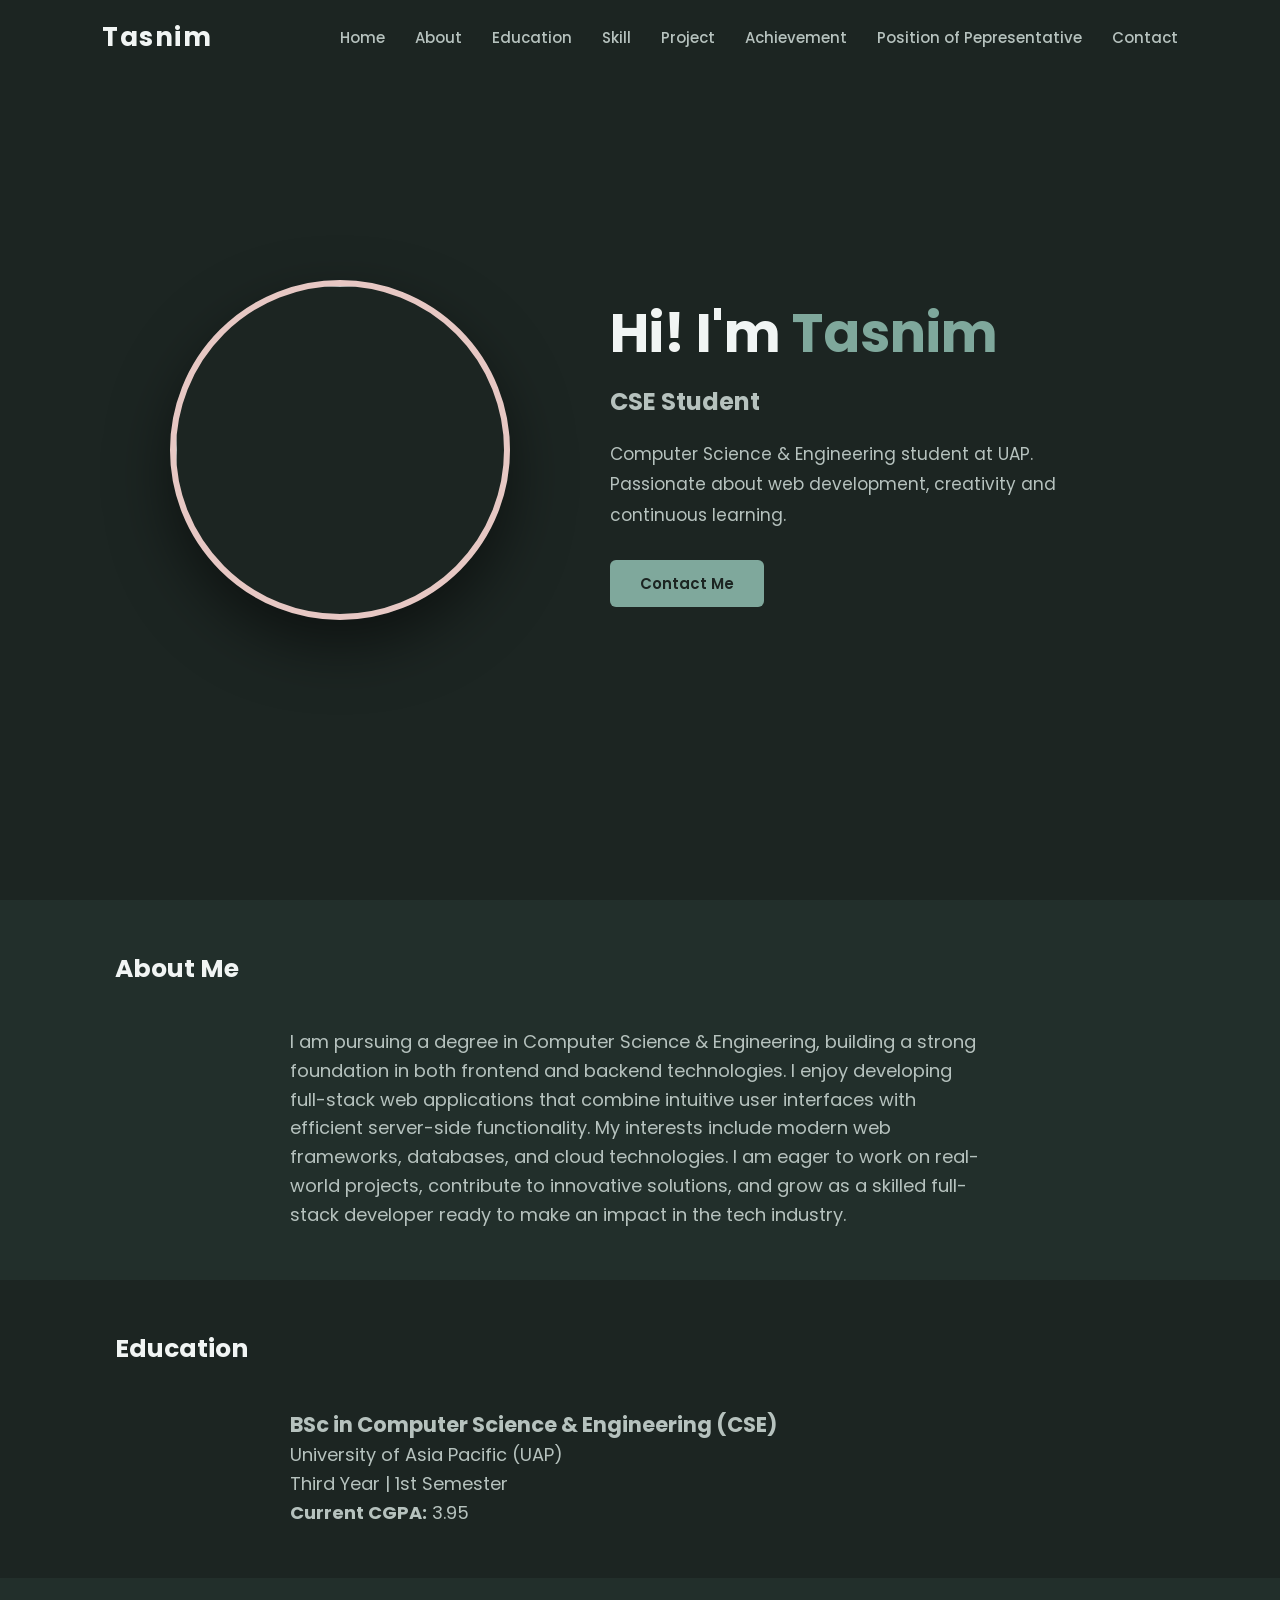
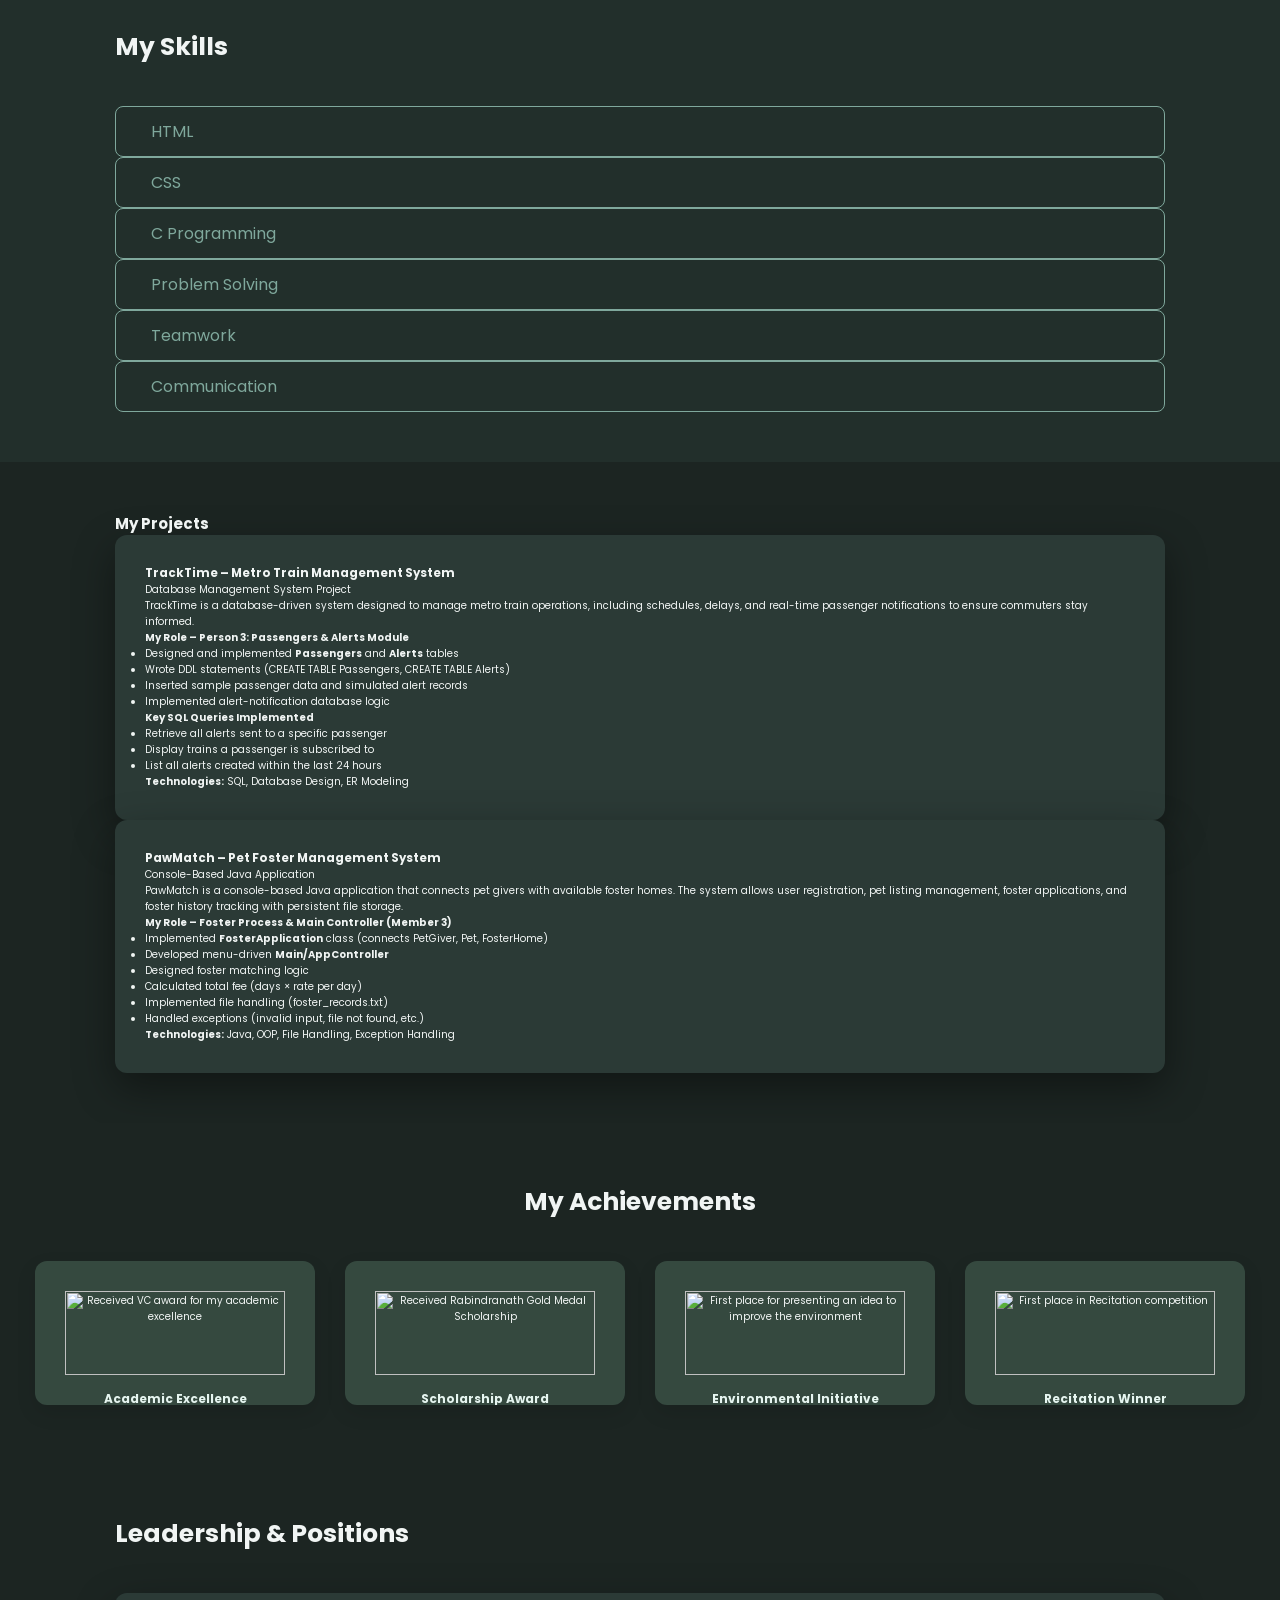
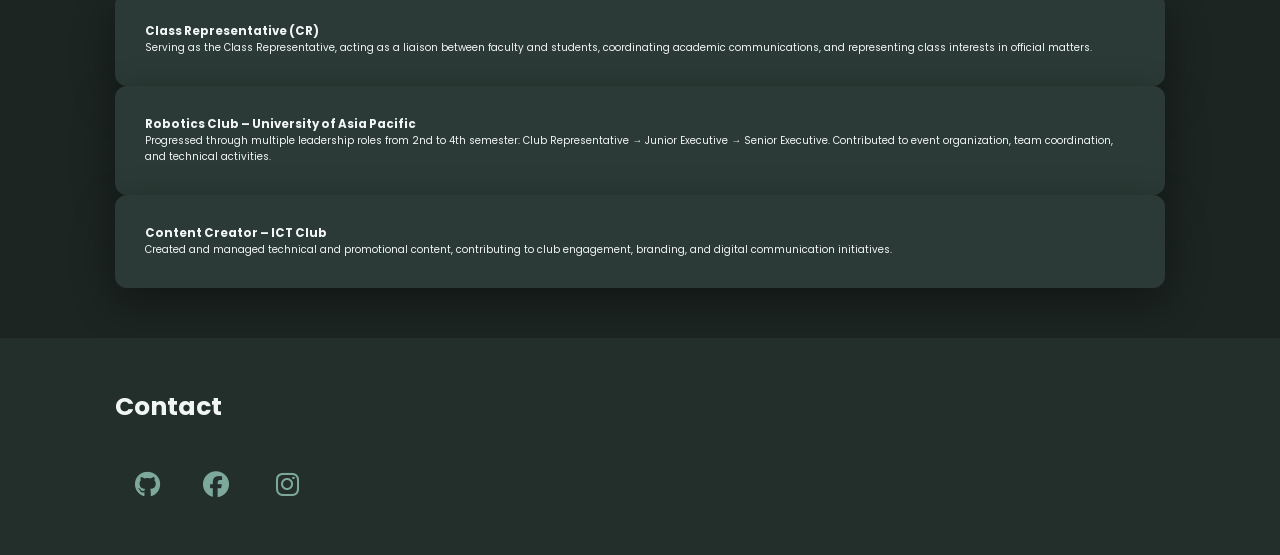
==== index.html @ 99cc657a "Add initial HTML structure for personal portfolio" ====
<html lang="en">
  <head>
    <meta charset="UTF-8" />
    <meta name="viewport" content="width=device-width, initial-scale=1.0" />
    <link
      rel="stylesheet"
      href="https://cdnjs.cloudflare.com/ajax/libs/font-awesome/6.5.2/css/all.min.css"
    />
    <link rel="stylesheet" href="style.css" />

    <title>Document</title>
  </head>
  <body>
    <header>
      <a href="#" class="logo">Tasnim</a>

      <nav>
  <a href="#home" class="active">Home</a>
  <a href="#about">About</a>
  <a href="#education">Education</a>
  <a href="#skills">Skill</a>
  <a href="#projects">Project</a>
  <a href="#achievement">Achievement</a>
  <a href="#position">Position of Pepresentative</a>
  <a href="#contact">Contact</a>
</nav>
    </header>
    <section id="home" class="home">

    <div class="home-img">
        <img src="image/p-1.jpeg" alt="">
    </div>

    <div class="home-content">
        <h1>Hi! I'm <span>Tasnim</span></h1>
        <h3>CSE Student</h3>
        <p>
            Computer Science & Engineering student at UAP.
            Passionate about web development, creativity and continuous learning.
        </p>

        <a href="#contact" class="btn">Contact Me</a>
    </div>

</section>
    <section id="about" class="about">
         <h2 class="section-title">About Me</h2>
  <div class="about-content">
    <p>
      I am pursuing a degree in Computer Science & Engineering, building a strong foundation in both frontend and backend technologies. I enjoy developing full-stack web applications that combine intuitive user interfaces with efficient server-side functionality.

My interests include modern web frameworks, databases, and cloud technologies. I am eager to work on real-world projects, contribute to innovative solutions, and grow as a skilled full-stack developer ready to make an impact in the tech industry.
    </p>
  </div>
    </section>
    <section id="education" class="education">
        <h2 class="section-title">Education</h2>
  <div class="education-content">
    <h3>BSc in Computer Science & Engineering (CSE)</h3>
    <p>University of Asia Pacific (UAP)</p>
    <p>Third Year | 1st Semester</p>
    <p><strong>Current CGPA:</strong> 3.95</p>
  </div>
    </section>
    <section id="skills" class="skills">
        <h2 class="section-title">My Skills</h2>
  <div class="skills-container">
    <div class="skill-box">HTML</div>
    <div class="skill-box">CSS</div>
    <div class="skill-box">C Programming</div>
    <div class="skill-box">Problem Solving</div>
    <div class="skill-box">Teamwork</div>
    <div class="skill-box">Communication</div>
  </div>
    </section>
    
  <section id="projects">
    <h2 class="projects-title">My Projects</h2>

    <div class="projects-container">

        <!-- TrackTime Project -->
        <div class="project-card">
    <h3>TrackTime – Metro Train Management System</h3>
    <p class="project-type">Database Management System Project</p>

    <p>
        TrackTime is a database-driven system designed to manage metro train 
        operations, including schedules, delays, and real-time passenger 
        notifications to ensure commuters stay informed.
    </p>

    <h4>My Role – Person 3: Passengers & Alerts Module</h4>

    <ul>
        <li>Designed and implemented <strong>Passengers</strong> and <strong>Alerts</strong> tables</li>
        <li>Wrote DDL statements (CREATE TABLE Passengers, CREATE TABLE Alerts)</li>
        <li>Inserted sample passenger data and simulated alert records</li>
        <li>Implemented alert-notification database logic</li>
    </ul>

    <h4>Key SQL Queries Implemented</h4>
    <ul>
        <li>Retrieve all alerts sent to a specific passenger</li>
        <li>Display trains a passenger is subscribed to</li>
        <li>List all alerts created within the last 24 hours</li>
    </ul>

    <p class="tech-used"><strong>Technologies:</strong> SQL, Database Design, ER Modeling</p>
</div>

        <!-- PawMatch Project -->
        <div class="project-card">
            <h3>PawMatch – Pet Foster Management System</h3>
            <p class="project-type">Console-Based Java Application</p>

            <p>
                PawMatch is a console-based Java application that connects pet givers 
                with available foster homes. The system allows user registration, 
                pet listing management, foster applications, and foster history tracking 
                with persistent file storage.
            </p>

            <h4>My Role – Foster Process & Main Controller (Member 3)</h4>

            <ul>
                <li>Implemented <strong>FosterApplication</strong> class (connects PetGiver, Pet, FosterHome)</li>
                <li>Developed menu-driven <strong>Main/AppController</strong></li>
                <li>Designed foster matching logic</li>
                <li>Calculated total fee (days × rate per day)</li>
                <li>Implemented file handling (foster_records.txt)</li>
                <li>Handled exceptions (invalid input, file not found, etc.)</li>
            </ul>

            <p class="tech-used"><strong>Technologies:</strong> Java, OOP, File Handling, Exception Handling</p>
        </div>

    </div>
</section>
    <section id="achievement" class="achievement-section">
  <h2 class="section-title">My Achievements</h2>

  <div class="achievement-container">

    <div class="achievement-card">
      <img src="image/edu1.jpeg" alt="Received VC award for my academic excellence">
      <h3>Academic Excellence</h3>
    </div>

    <div class="achievement-card">
      <img src="image/scholar.jpeg" alt="Received Rabindranath Gold Medal Scholarship">
      <h3>Scholarship Award</h3>
    </div>

    <div class="achievement-card">
      <img src="image/green.jpeg" alt="First place for presenting an idea to improve the environment">
      <h3>Environmental Initiative</h3>
    </div>

    <div class="achievement-card">
      <img src="image/abiti.jpeg" alt="First place in Recitation competition">
      <h3>Recitation Winner</h3>
    </div>

  </div>
</section>
  <section id="position">
  <h2 class="section-title">Leadership & Positions</h2>
  <div class="position-container">

    <div class="position-card">
      <h3>Class Representative (CR)</h3>
      <p>
        Serving as the Class Representative, acting as a liaison between faculty and students,
        coordinating academic communications, and representing class interests in official matters.
      </p>
    </div>

    <div class="position-card">
      <h3>Robotics Club – University of Asia Pacific</h3>
      <p>
        Progressed through multiple leadership roles from 2nd to 4th semester:
        Club Representative → Junior Executive → Senior Executive.
        Contributed to event organization, team coordination, and technical activities.
      </p>
    </div>

    <div class="position-card">
      <h3>Content Creator – ICT Club</h3>
      <p>
        Created and managed technical and promotional content, contributing to club engagement,
        branding, and digital communication initiatives.
      </p>
    </div>

  </div>
</section>
    </section>
    <section id="contact" class="contact">
    <h2 class="section-title">Contact</h2>

    <div class="contact-icons">
        <a href="https://github.com/Itaciya" target="_blank"><i class="fa-brands fa-github"></i></a>
        <a href="https://www.facebook.com/share/1BrHZ2PeVC/" target="_blank">
            <i class="fa-brands fa-facebook"></i>
        </a>
        <a href="https://www.instagram.com/__.itaciya.__" target="_blank">
            <i class="fa-brands fa-instagram"></i>
        </a>
    </div>
</section>
  </body>
</html>
---- style.css ----
@import url('https://fonts.googleapis.com/css2?family=Poppins:wght@300;400;500;600;700&display=swap');


:root{
    --bg-main: #1C2522;
    --bg-section: #222F2B;
    --bg-card: #2B3A36;

    --accent: #7FA89C;
    --accent-hover: #628D82;
    --soft-rose: #E7C8C4;

    --text-primary: #F1F5F4;
    --text-secondary: #B6C2BE;
}


*{
    margin: 0;
    padding: 0;
    box-sizing: border-box;
    text-decoration: none;
    border: none;
    outline: none;
    font-family: "Poppins", sans-serif;
}

html{
    font-size: 62.5%;
    scroll-behavior: smooth;
}

body{
    background-color: var(--bg-main);
    color: var(--text-primary);
}



header{
    position: fixed;
    top: 0;
    left: 0;
    width: 100%;
    padding: 1.8rem 8%;
    background: transparent;
    display: flex;
    justify-content: space-between;
    align-items: center;
    transition: 0.3s ease;
    z-index: 1000;
}

header.scrolled{
    background: rgba(28, 37, 34, 0.85);
    backdrop-filter: blur(10px);
}


.logo{
    font-size: 2.6rem;
    font-weight: 700;
    letter-spacing: 1.5px;
    color: var(--text-primary);
}

.logo .dot{
    color: var(--accent);
}

nav{
    display: flex;
    gap: 3rem;
}

nav a{
    font-size: 1.5rem;
    font-weight: 500;
    color: var(--text-secondary);
    position: relative;
    transition: 0.3s ease;
}

nav a::after{
    content: "";
    position: absolute;
    left: 0;
    bottom: -6px;
    width: 0%;
    height: 2px;
    background-color: var(--accent);
    transition: 0.3s ease;
}

nav a:hover{
    color: var(--text-primary);
}

nav a:hover::after{
    width: 100%;
}



section{
    padding: 6rem 9%; 
}



.home{
    display: flex;
    align-items: center;
    justify-content: center;
    gap: 10rem;
    min-height: 100vh;
}


.home-img img{
    width: 340px;
    height: 340px;
    border-radius: 50%;
    object-fit: cover;
    border: 6px solid var(--soft-rose);
    box-shadow: 0 25px 60px rgba(0,0,0,0.5);
}


.home-content h1{
    font-size: 5.4rem;
    font-weight: 700;
    margin-bottom: 1rem;
}

.home-content h1 span{
    color: var(--accent);
}

.home-content h3{
    font-size: 2.4rem;
    color: var(--text-secondary);
    margin-bottom: 2rem;
}

.home-content p{
    font-size: 1.7rem;
    line-height: 1.8;
    color: var(--text-secondary);
    max-width: 500px;
    margin-bottom: 3rem;
}


.btn{
    display: inline-block;
    padding: 1.2rem 3rem;
    background-color: var(--accent);
    border-radius: 0.6rem;
    font-size: 1.5rem;
    color: #1C2522;
    font-weight: 600;
    transition: 0.3s ease;
}

.btn:hover{
    background-color: var(--accent-hover);
    transform: translateY(-3px);
}



.about,
.skills,
.achievement,
.contact{
    background-color: var(--bg-section);
    padding: 5rem 9%; 
}

.education,
#projects,
#position{
    background-color: var(--bg-main);
    padding: 5rem 9%;
}



.about-content {
    max-width: 700px;
    margin: 0 auto;
    line-height: 1.6;
    font-size: 1.8rem;
    color: var(--text-secondary);
}



.education-intro {
    font-size: 1.7rem;
    color: var(--text-secondary);
    margin-bottom: 1.5rem;
    text-align: center;
    max-width: 600px;
    margin-left: auto;
    margin-right: auto;
}

.education-content{
    max-width: 700px;
    margin: 0 auto;
    font-size: 1.8rem;
    line-height: 1.6;
    color: var(--text-secondary);
}



.project-card,
.position-card,
.achievement-card{
    background-color: var(--bg-card);
    padding: 3rem;
    border-radius: 1.2rem;
    box-shadow: 0 15px 40px rgba(0,0,0,0.4);
}



.skill-box{
    padding: 1.2rem 3.5rem;
    font-size: 1.6rem;
    border-radius: 0.8rem;
    border: 1px solid var(--accent);
    color: var(--accent);
    transition: 0.3s;
}

.skill-box:hover{
    background-color: var(--accent);
    color: var(--bg-main);
}



.contact-icons a{
    font-size: 2.6rem;
    margin: 2rem;
    color: var(--accent);
    transition: 0.3s;
}

.contact-icons a:hover{
    color: var(--soft-rose);
}



.achievement-section {
  padding: 60px 20px;
  background-color: var(--bg-main);
  text-align: center;
  font-family: 'Poppins', sans-serif;
}

.section-title {
  font-size: 2.5rem;
  margin-bottom: 40px;
  color: var(--text-primary);
}

.achievement-container {
  display: flex;
  flex-wrap: wrap;
  justify-content: center;
  gap: 30px;
}

.achievement-card {
  background: #35493f;
  border-radius: 12px;
  box-shadow: 0 8px 20px rgba(0, 0, 0, 0.1);
  overflow: hidden;
  width: 280px;
  transition: transform 0.3s, box-shadow 0.3s;
}

.achievement-card img {
  width: 100%;
  height: auto;
  display: block;
}

.achievement-card h3 {
  padding: 15px;
  font-size: 1.2rem;
  color: #e6f5f0;
}

.achievement-card:hover {
  transform: translateY(-10px);
  box-shadow: 0 12px 25px rgba(0, 0, 0, 0.15);
}
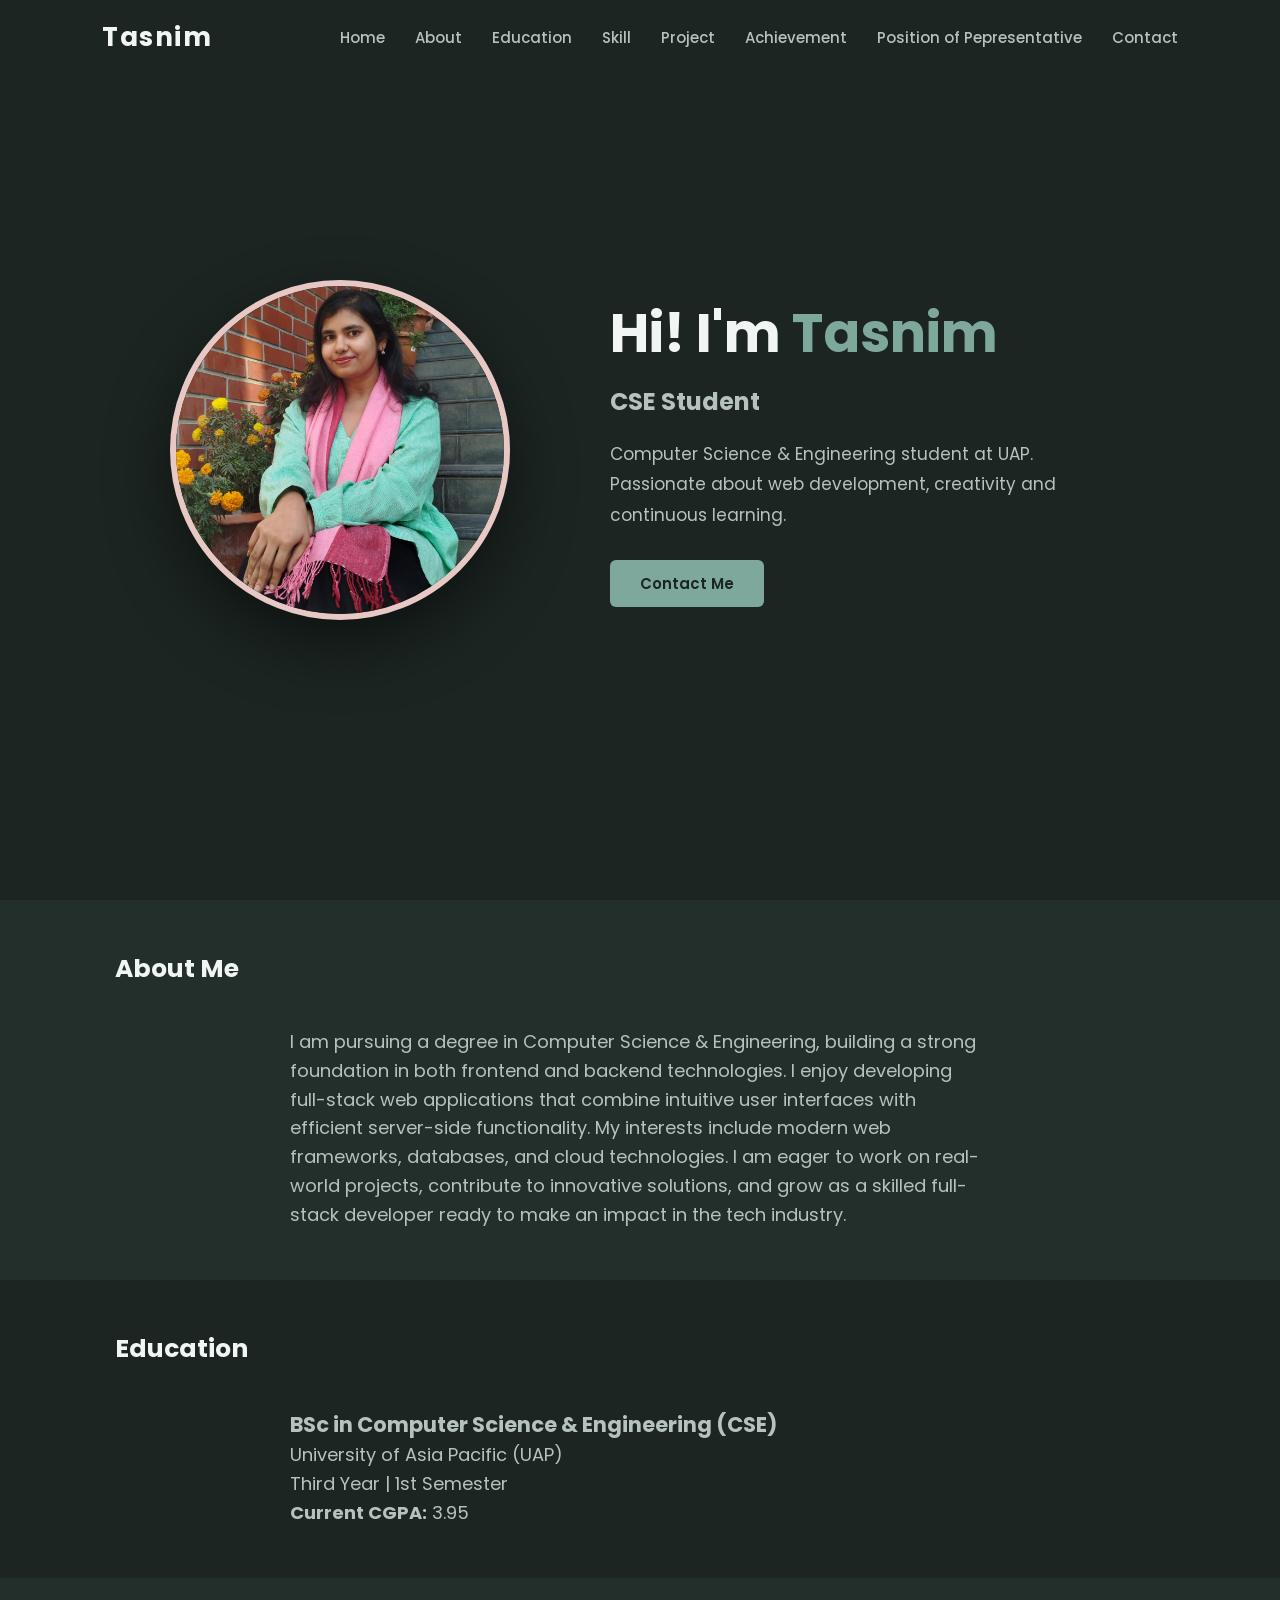
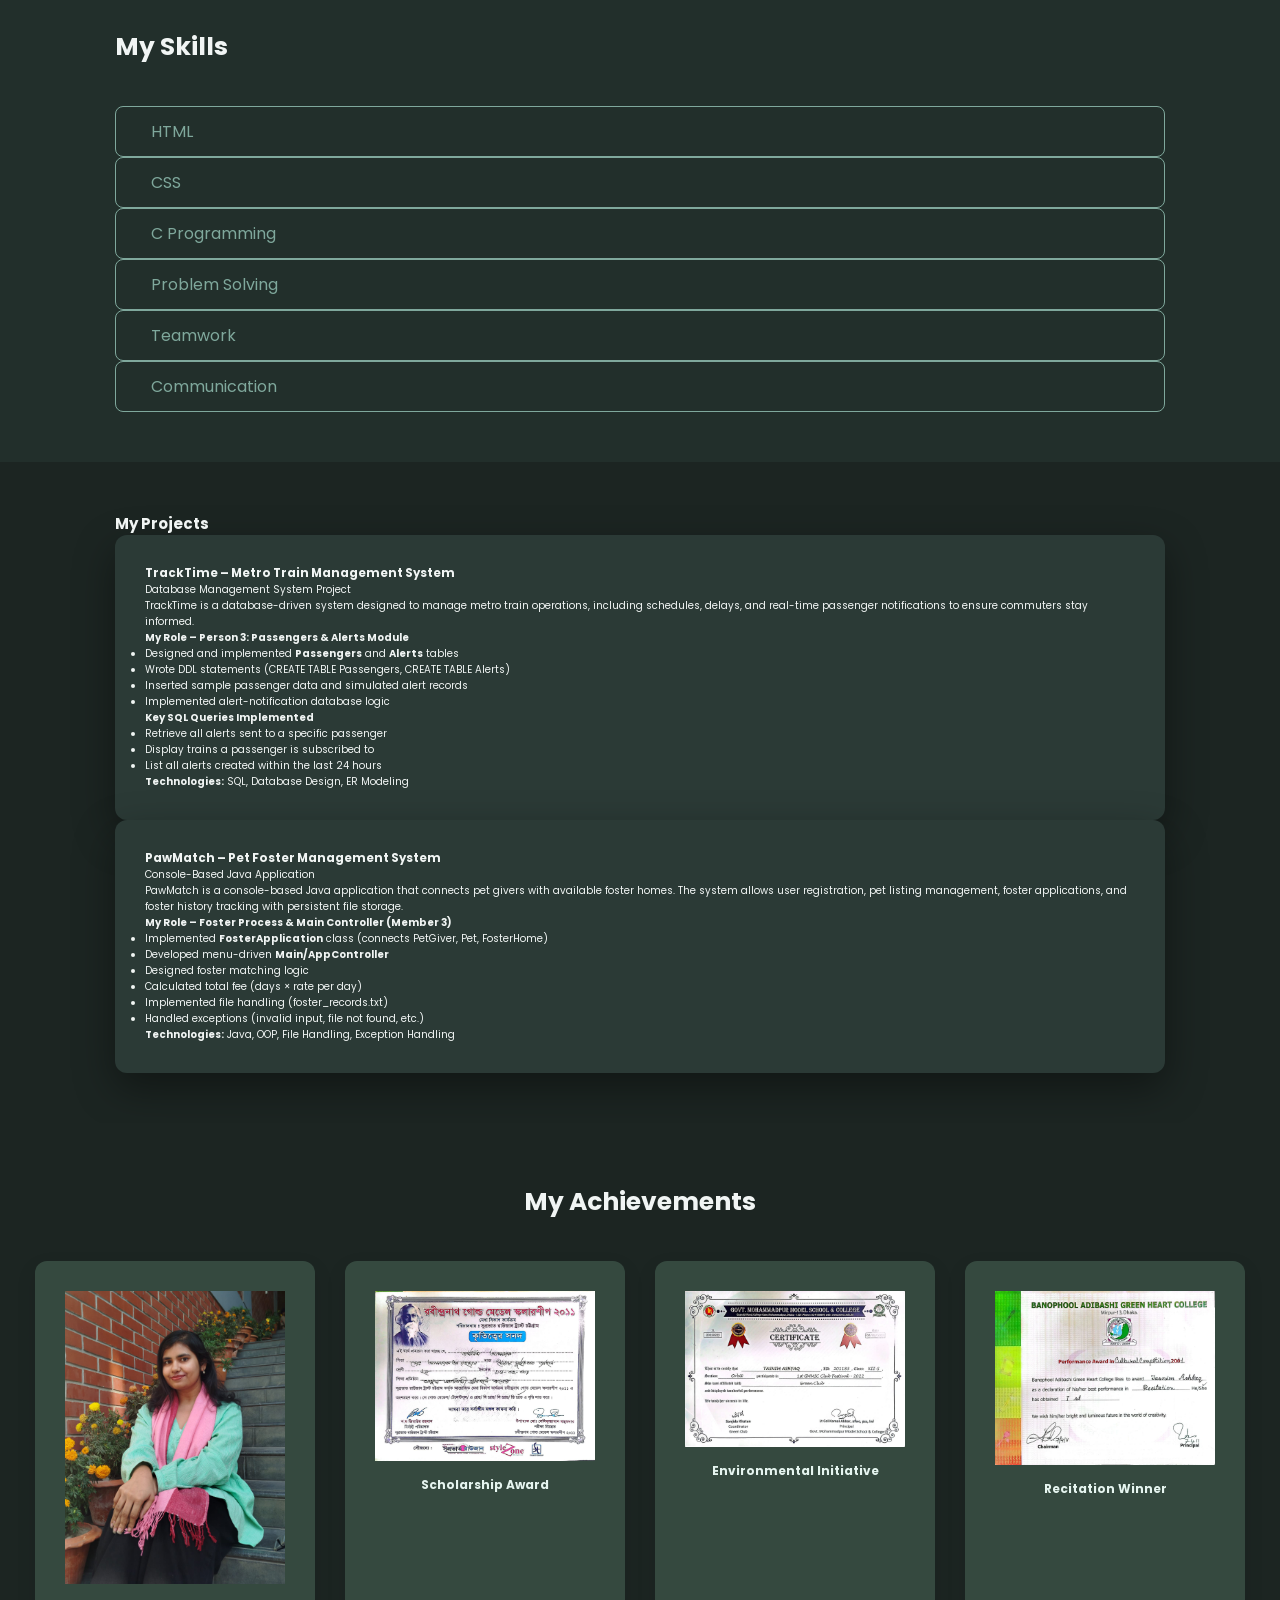
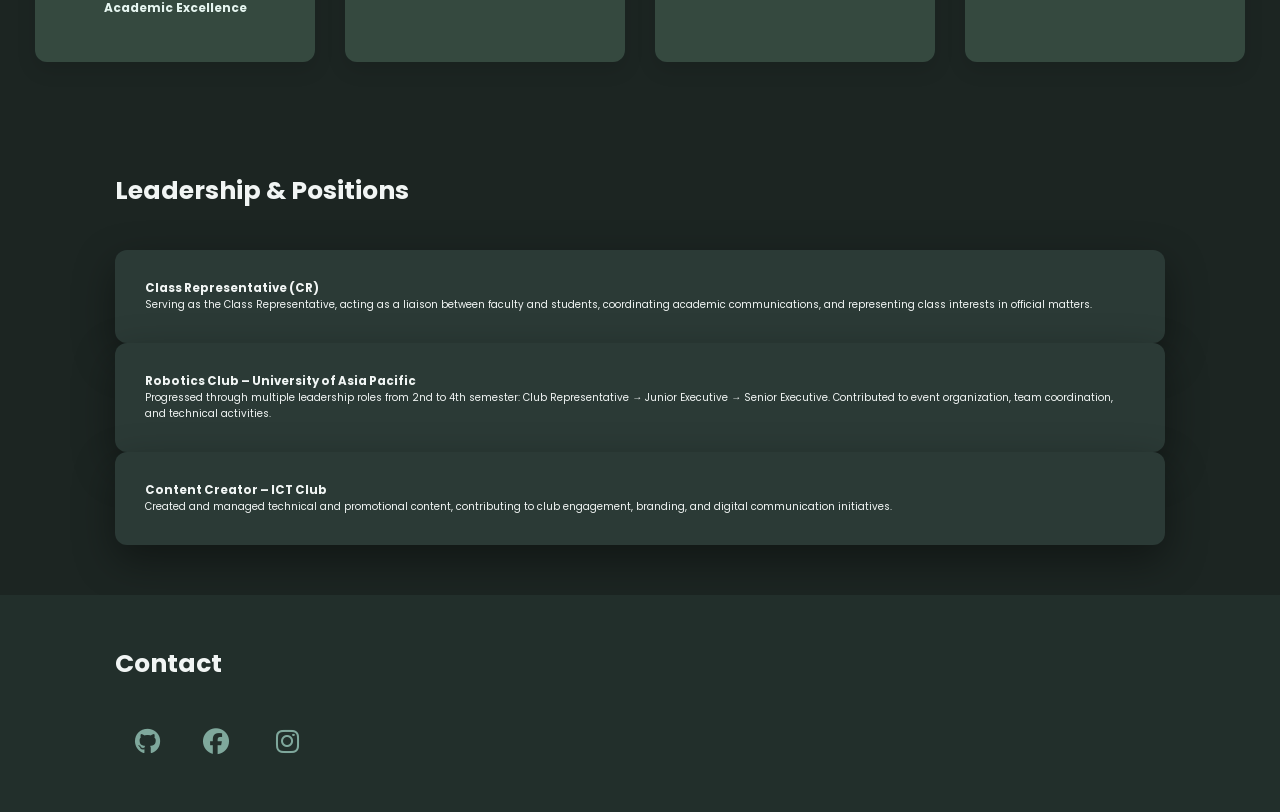
==== commit 9cd20be7: "Update index.html" ====
--- a/index.html
+++ b/index.html
@@ -28,7 +28,7 @@
     <section id="home" class="home">
 
     <div class="home-img">
-        <img src="image/p-1.jpeg" alt="">
+        <img src="image/pic4.jpg" alt="">
     </div>
 
     <div class="home-content">
@@ -143,22 +143,22 @@
   <div class="achievement-container">
 
     <div class="achievement-card">
-      <img src="image/edu1.jpeg" alt="Received VC award for my academic excellence">
+      <img src="image/pic4.jpg" alt="Received VC award for my academic excellence">
       <h3>Academic Excellence</h3>
     </div>
 
     <div class="achievement-card">
-      <img src="image/scholar.jpeg" alt="Received Rabindranath Gold Medal Scholarship">
+      <img src="image/pic3.jpg" alt="Received Rabindranath Gold Medal Scholarship">
       <h3>Scholarship Award</h3>
     </div>
 
     <div class="achievement-card">
-      <img src="image/green.jpeg" alt="First place for presenting an idea to improve the environment">
+      <img src="image/pic2.jpg" alt="First place for presenting an idea to improve the environment">
       <h3>Environmental Initiative</h3>
     </div>
 
     <div class="achievement-card">
-      <img src="image/abiti.jpeg" alt="First place in Recitation competition">
+      <img src="image/pic.jpg" alt="First place in Recitation competition">
       <h3>Recitation Winner</h3>
     </div>
 
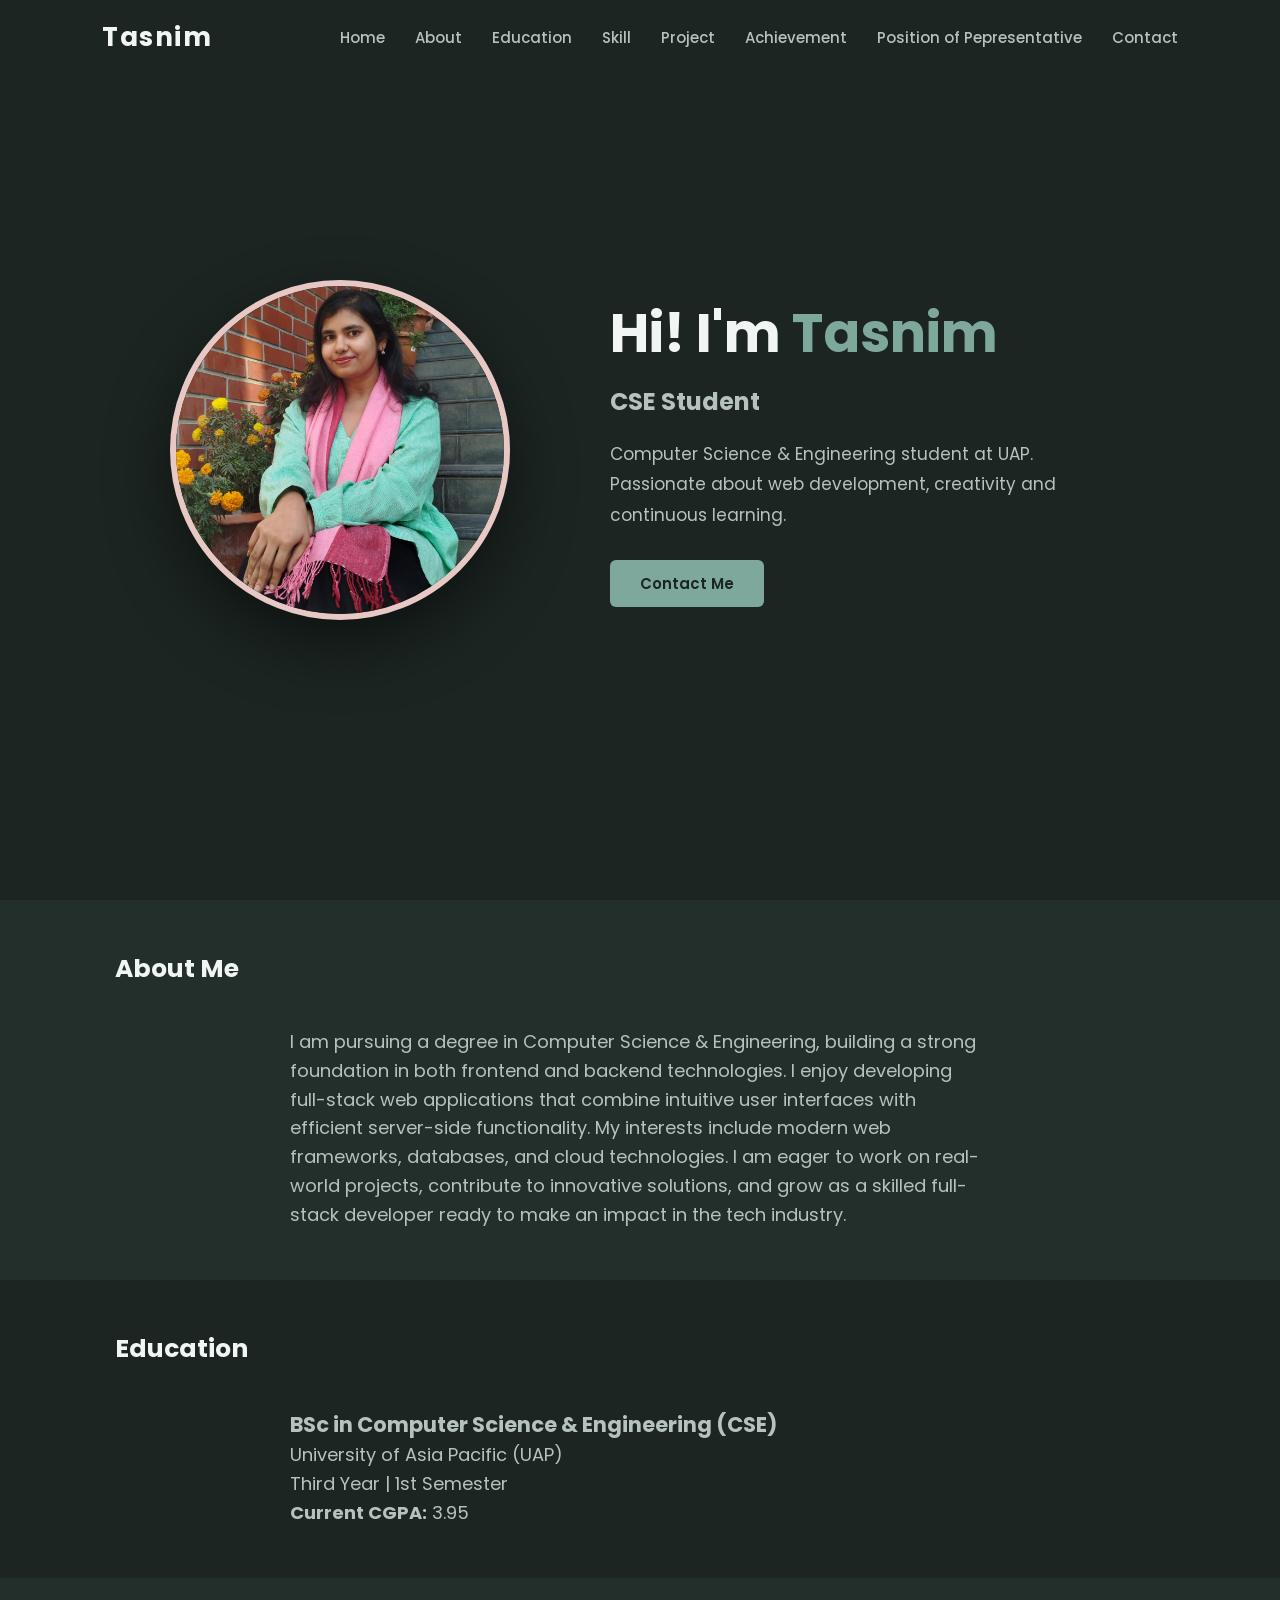
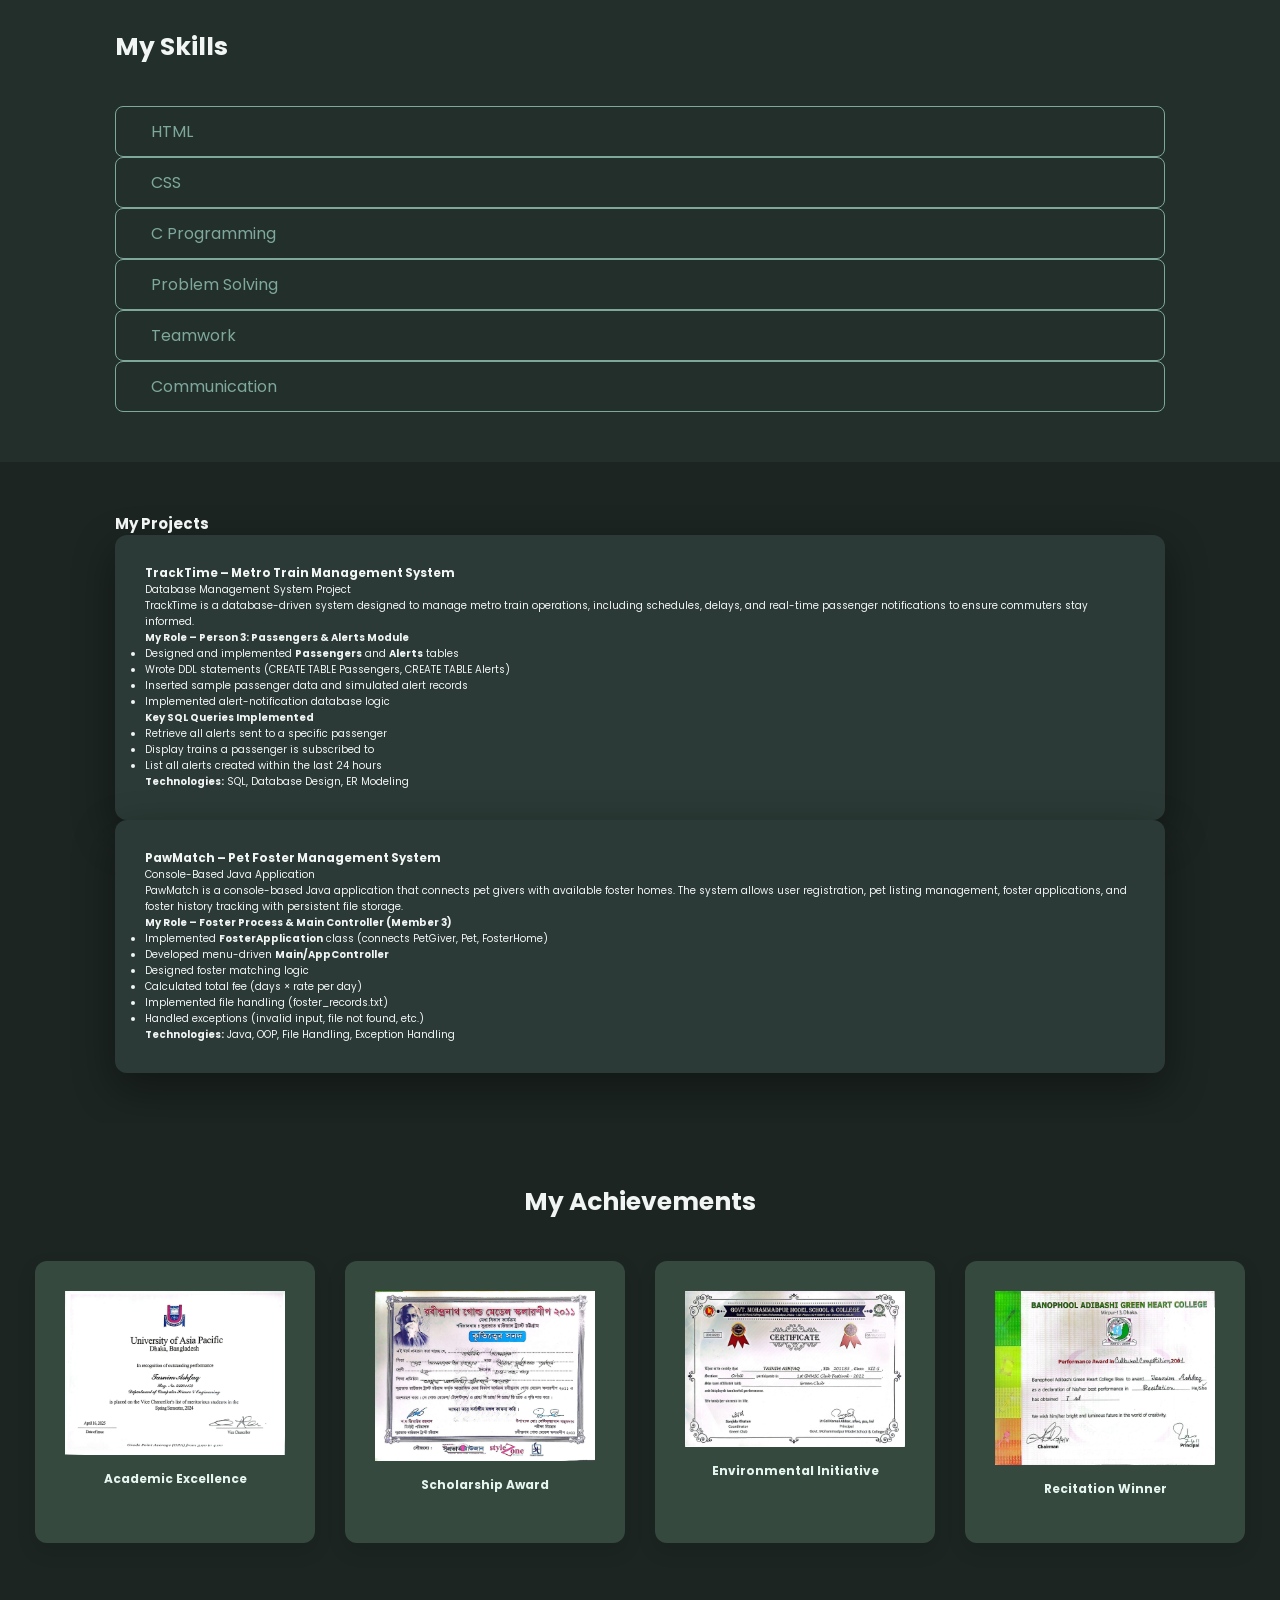
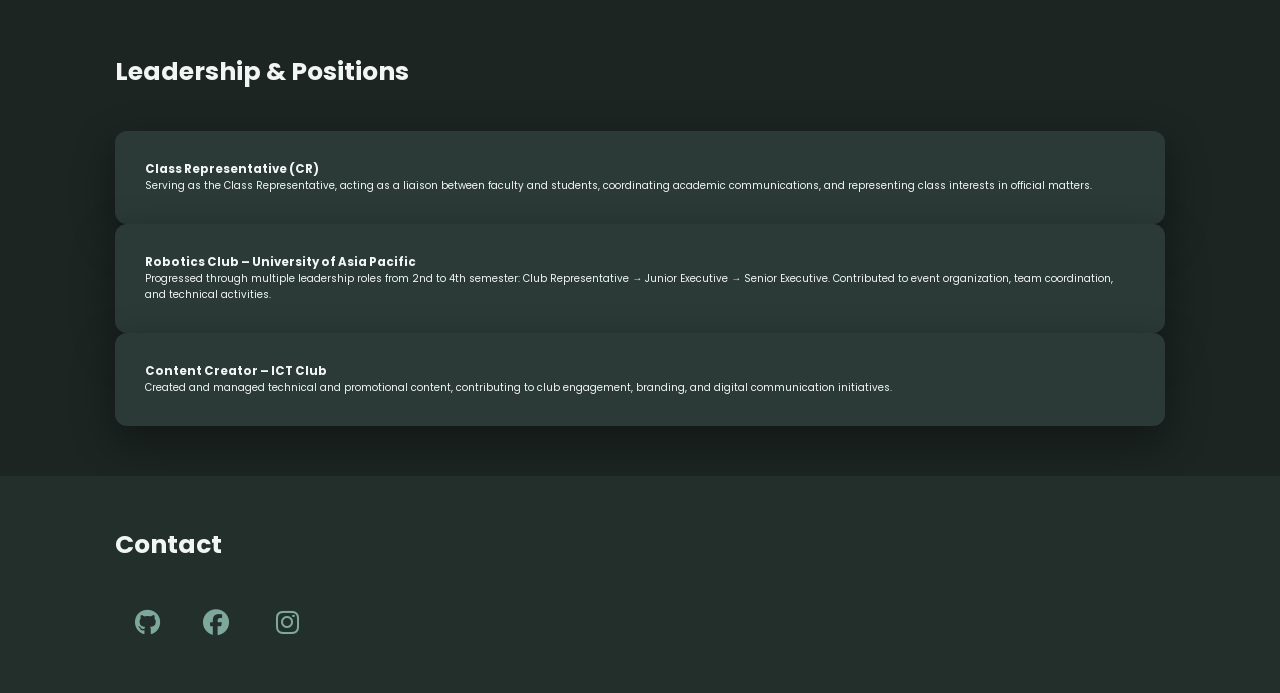
==== commit abfe77d7: "Update achievement image in index.html" ====
--- a/index.html
+++ b/index.html
@@ -143,7 +143,7 @@
   <div class="achievement-container">
 
     <div class="achievement-card">
-      <img src="image/pic4.jpg" alt="Received VC award for my academic excellence">
+      <img src="image/pic5.jpg" alt="Received VC award for my academic excellence">
       <h3>Academic Excellence</h3>
     </div>
 
